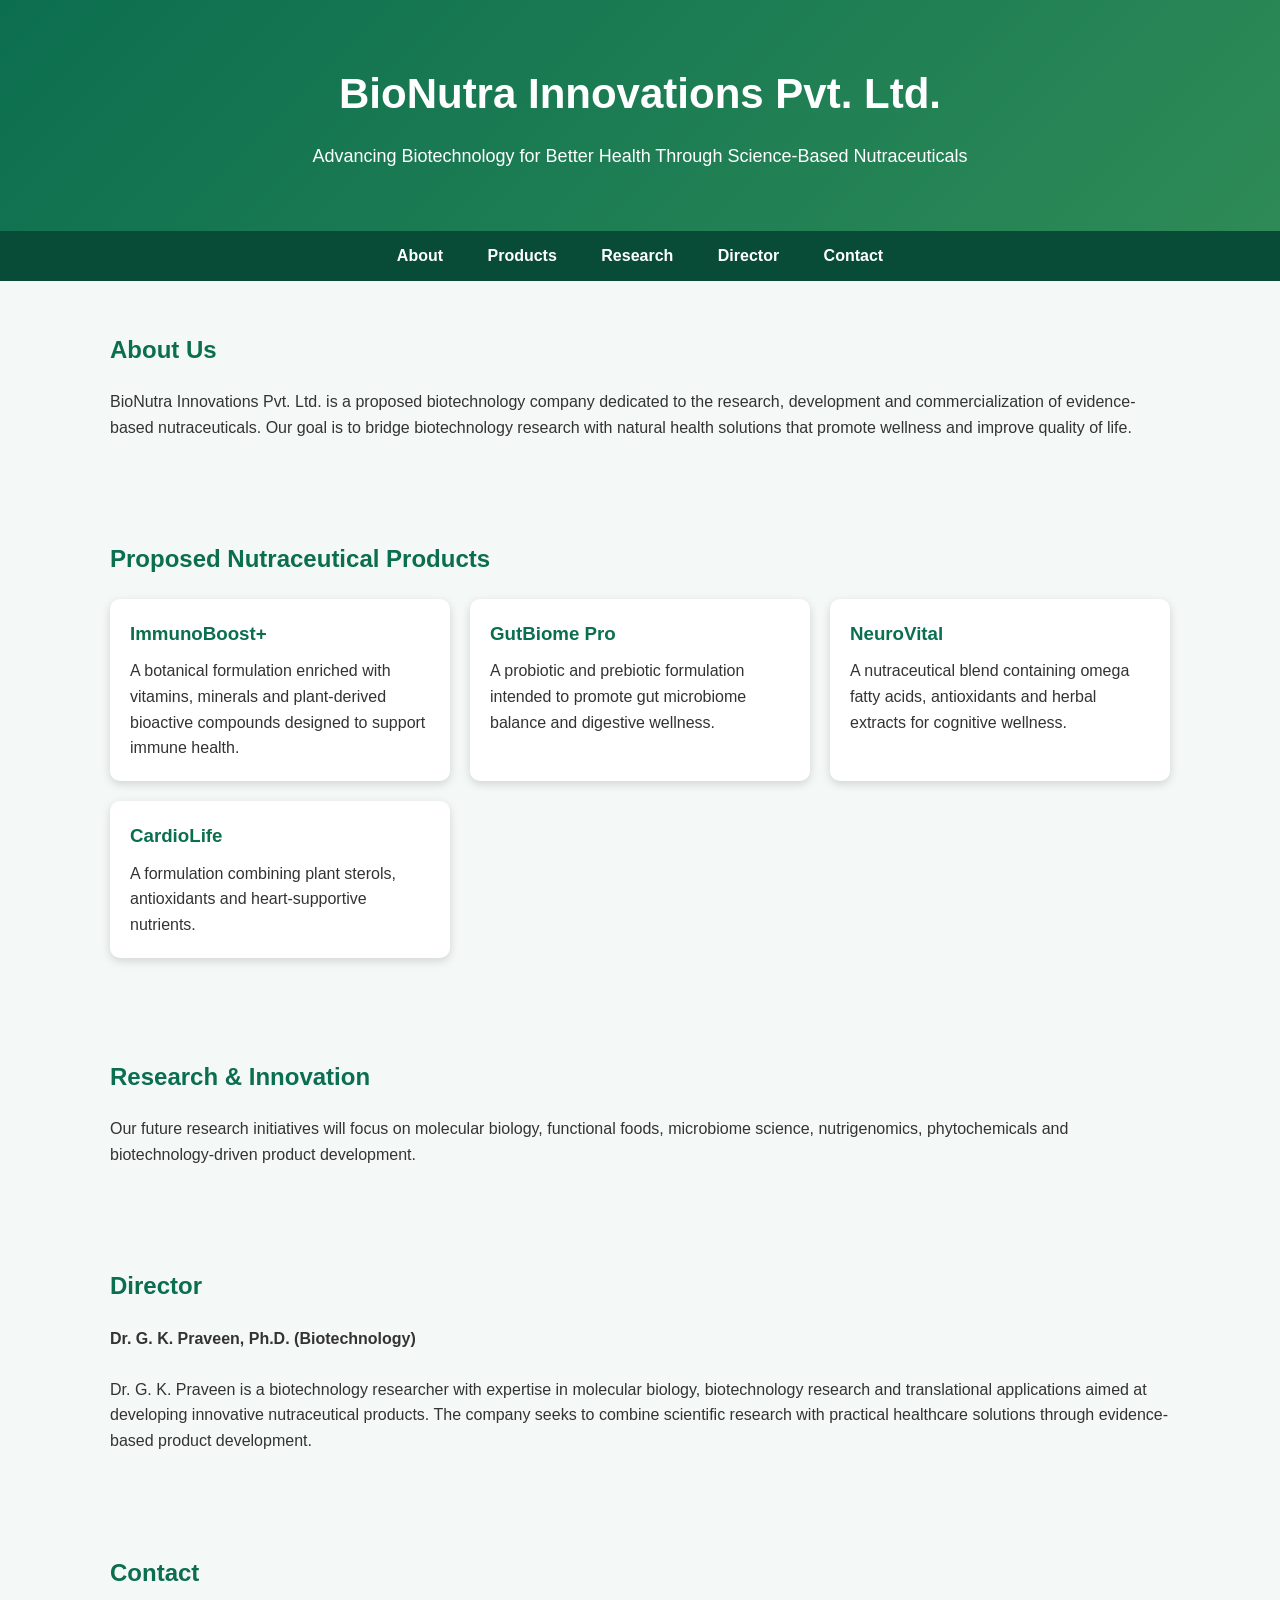
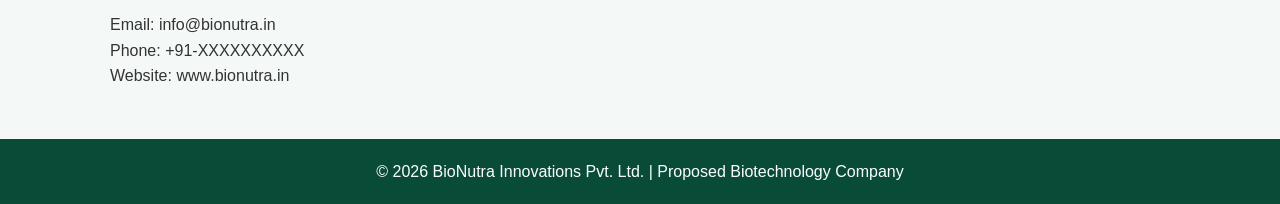
==== index.html @ 704e3a34 "Create index.html" ====
<!DOCTYPE html>
<html lang="en">
<head>
<meta charset="UTF-8">
<meta name="viewport" content="width=device-width, initial-scale=1.0">
<title>BioNutra Innovations Pvt. Ltd.</title>

<style>
*{
    margin:0;
    padding:0;
    box-sizing:border-box;
    font-family:Arial, Helvetica, sans-serif;
}

body{
    background:#f4f9f8;
    color:#333;
    line-height:1.6;
}

header{
    background:linear-gradient(135deg,#0b6e4f,#2e8b57);
    color:white;
    padding:60px 20px;
    text-align:center;
}

header h1{
    font-size:42px;
}

header p{
    margin-top:15px;
    font-size:18px;
}

nav{
    background:#084c38;
    text-align:center;
    padding:12px;
}

nav a{
    color:white;
    text-decoration:none;
    margin:0 20px;
    font-weight:bold;
}

section{
    max-width:1100px;
    margin:auto;
    padding:50px 20px;
}

h2{
    color:#0b6e4f;
    margin-bottom:20px;
}

.card-container{
    display:grid;
    grid-template-columns:repeat(auto-fit,minmax(260px,1fr));
    gap:20px;
}

.card{
    background:white;
    padding:20px;
    border-radius:10px;
    box-shadow:0 3px 10px rgba(0,0,0,.15);
}

.card h3{
    color:#0b6e4f;
    margin-bottom:10px;
}

footer{
    background:#084c38;
    color:white;
    text-align:center;
    padding:20px;
}
</style>

</head>

<body>

<header>

<h1>BioNutra Innovations Pvt. Ltd.</h1>

<p>Advancing Biotechnology for Better Health Through Science-Based Nutraceuticals</p>

</header>

<nav>

<a href="#about">About</a>
<a href="#products">Products</a>
<a href="#research">Research</a>
<a href="#director">Director</a>
<a href="#contact">Contact</a>

</nav>

<section id="about">

<h2>About Us</h2>

<p>
BioNutra Innovations Pvt. Ltd. is a proposed biotechnology company dedicated
to the research, development and commercialization of evidence-based
nutraceuticals. Our goal is to bridge biotechnology research with
natural health solutions that promote wellness and improve quality of life.
</p>

</section>

<section id="products">

<h2>Proposed Nutraceutical Products</h2>

<div class="card-container">

<div class="card">
<h3>ImmunoBoost+</h3>
<p>
A botanical formulation enriched with vitamins, minerals and
plant-derived bioactive compounds designed to support immune health.
</p>
</div>

<div class="card">
<h3>GutBiome Pro</h3>
<p>
A probiotic and prebiotic formulation intended to promote gut
microbiome balance and digestive wellness.
</p>
</div>

<div class="card">
<h3>NeuroVital</h3>
<p>
A nutraceutical blend containing omega fatty acids,
antioxidants and herbal extracts for cognitive wellness.
</p>
</div>

<div class="card">
<h3>CardioLife</h3>
<p>
A formulation combining plant sterols, antioxidants and
heart-supportive nutrients.
</p>
</div>

</div>

</section>

<section id="research">

<h2>Research & Innovation</h2>

<p>
Our future research initiatives will focus on molecular biology,
functional foods, microbiome science, nutrigenomics,
phytochemicals and biotechnology-driven product development.
</p>

</section>

<section id="director">

<h2>Director</h2>

<p>
<b>Dr. G. K. Praveen, Ph.D. (Biotechnology)</b>
</p>

<br>

<p>
Dr. G. K. Praveen is a biotechnology researcher with expertise in
molecular biology, biotechnology research and translational
applications aimed at developing innovative nutraceutical products.
The company seeks to combine scientific research with practical
healthcare solutions through evidence-based product development.
</p>

</section>

<section id="contact">

<h2>Contact</h2>

<p>Email: info@bionutra.in</p>
<p>Phone: +91-XXXXXXXXXX</p>
<p>Website: www.bionutra.in</p>

</section>

<footer>

<p>
© 2026 BioNutra Innovations Pvt. Ltd. | Proposed Biotechnology Company
</p>

</footer>

</body>
</html>
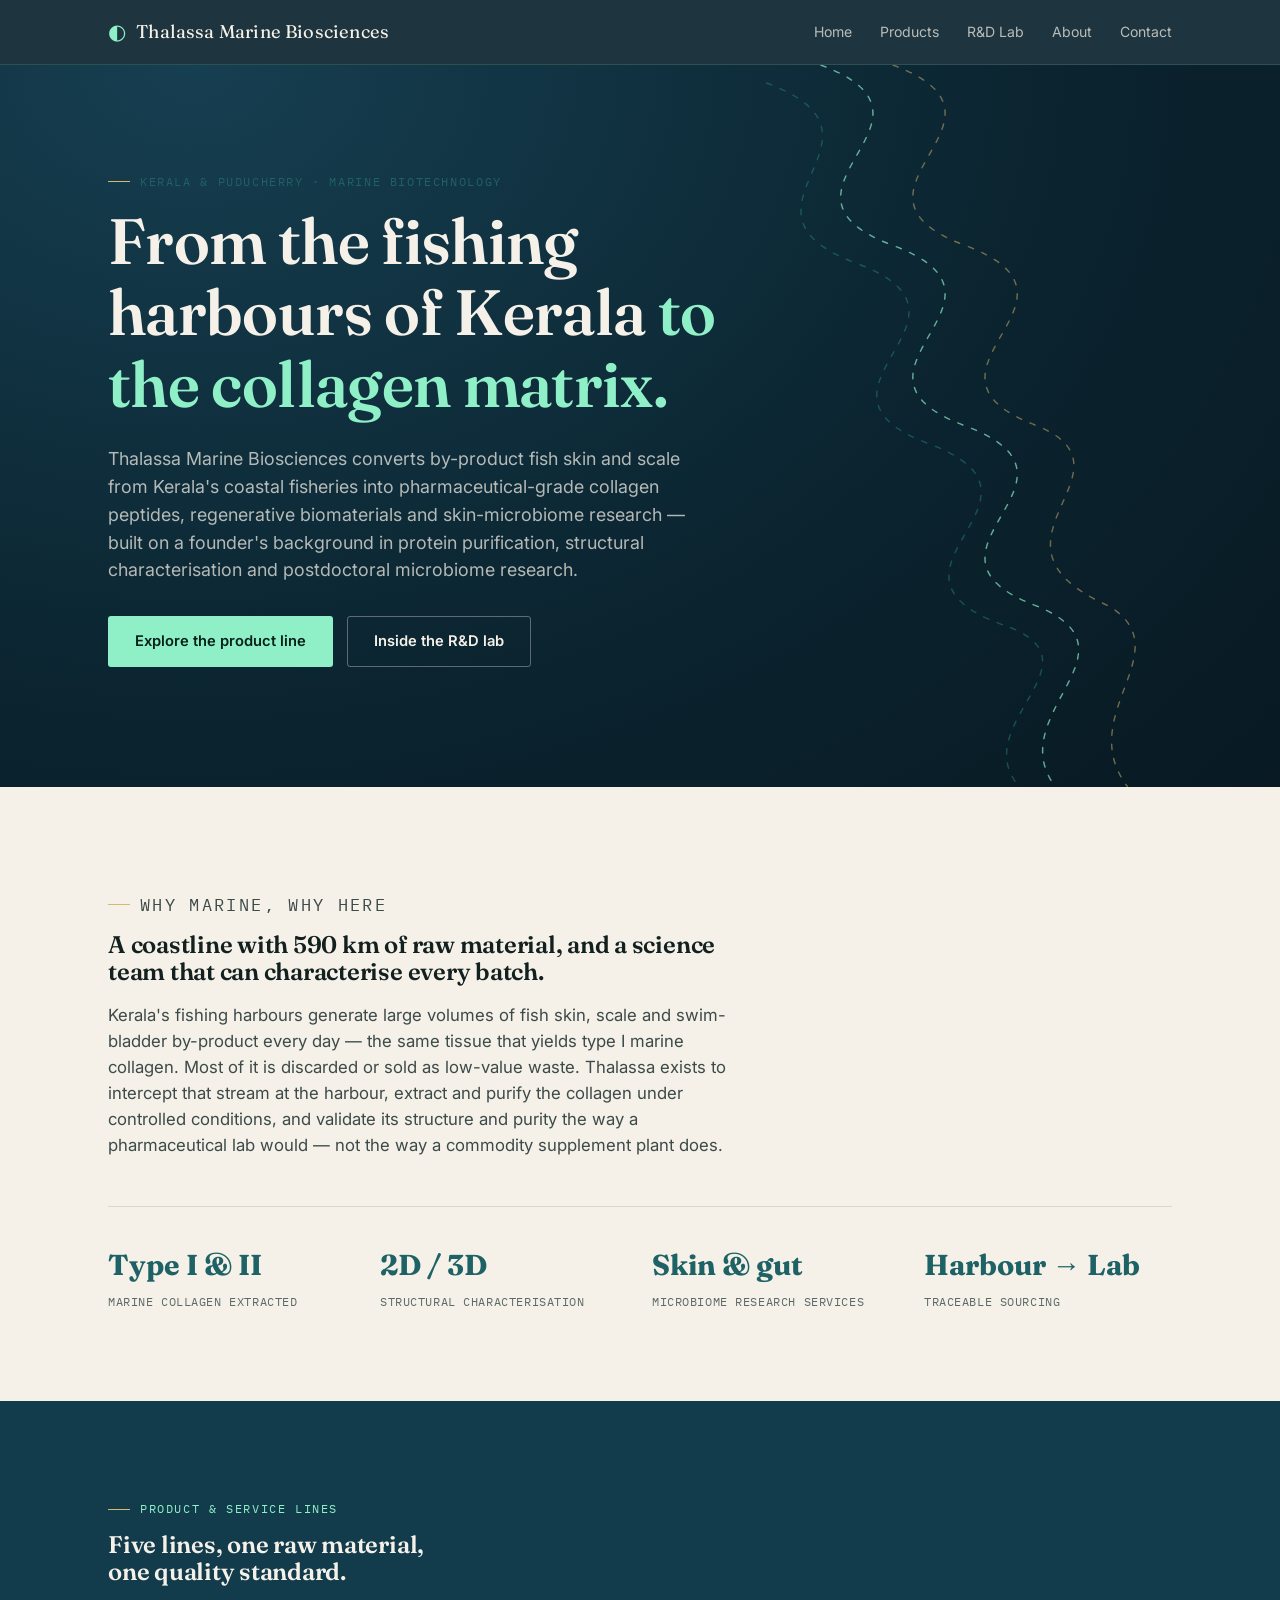
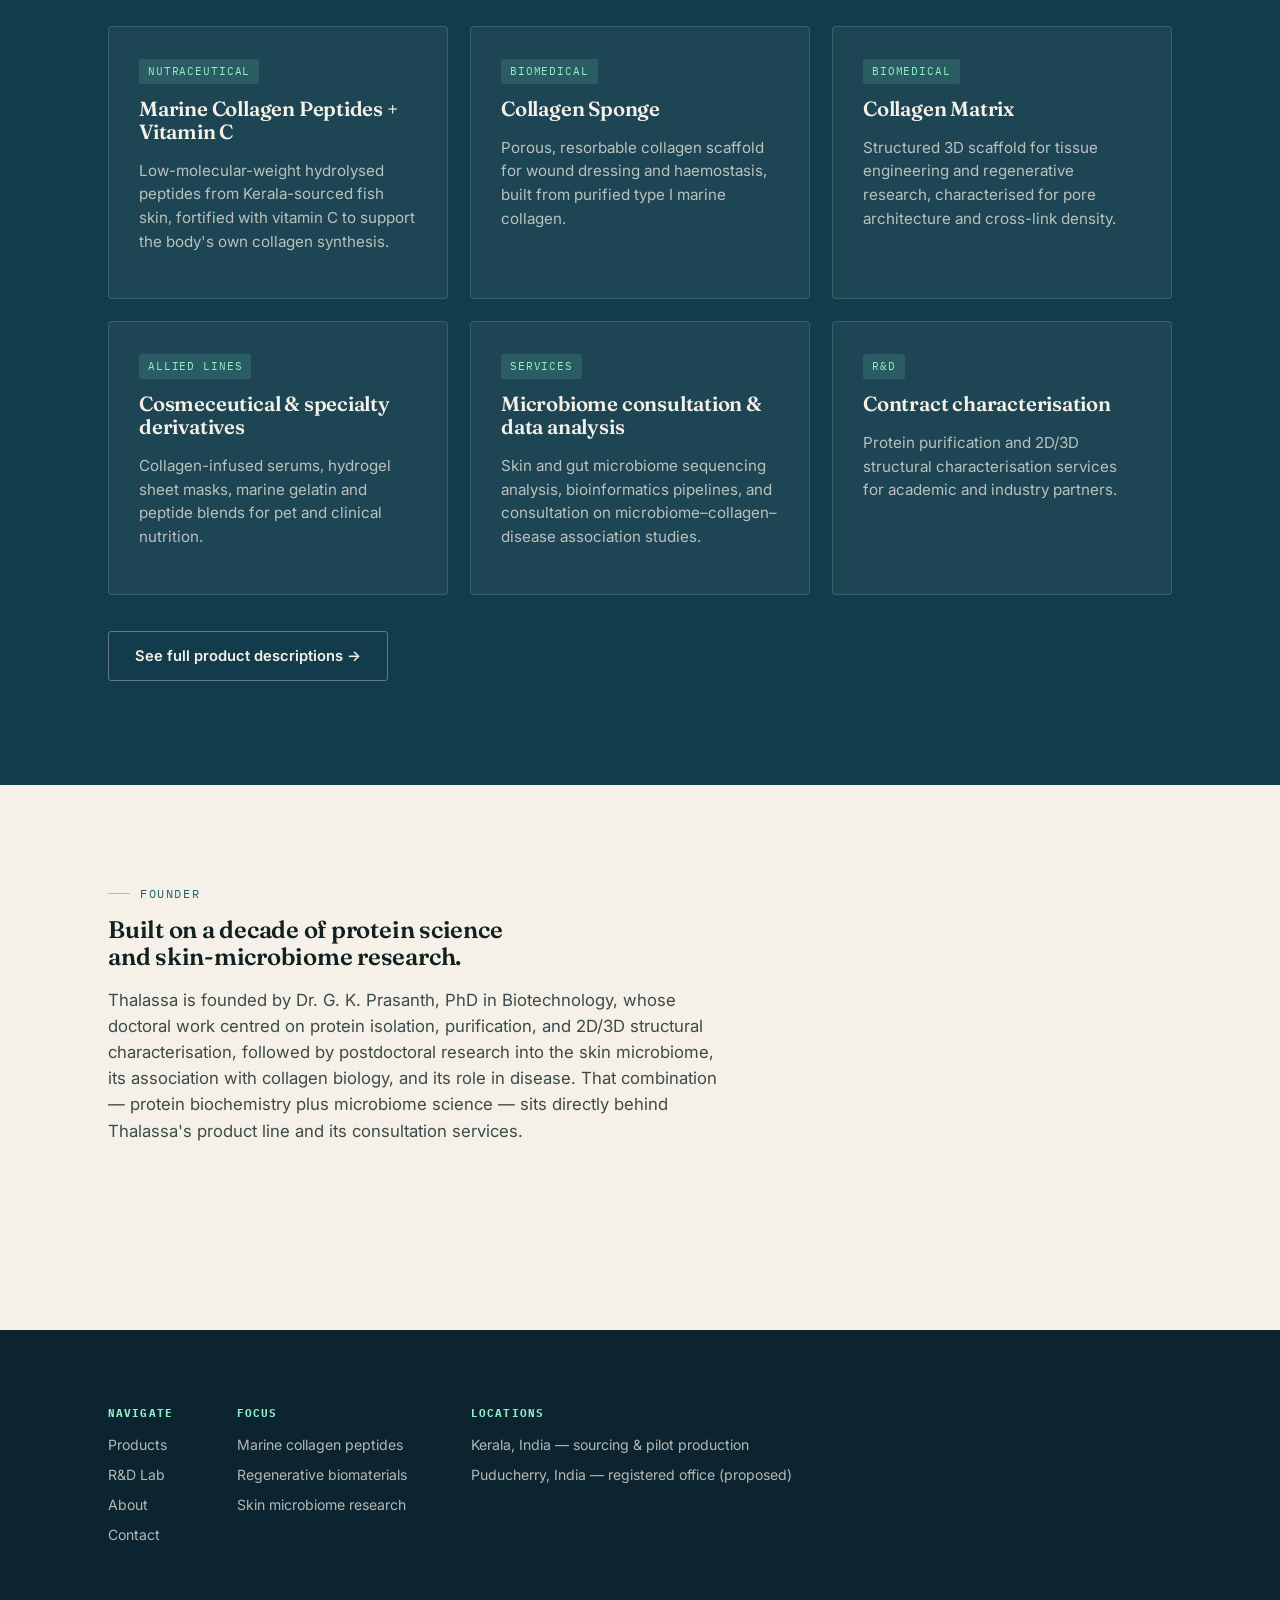
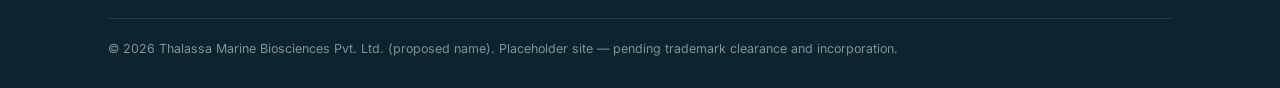
==== commit 976c24a6: "Add files via upload" ====
--- a/index.html
+++ b/index.html
@@ -3,213 +3,143 @@
 <head>
 <meta charset="UTF-8">
 <meta name="viewport" content="width=device-width, initial-scale=1.0">
-<title>BioNutra Innovations Pvt. Ltd.</title>
-
-<style>
-*{
-    margin:0;
-    padding:0;
-    box-sizing:border-box;
-    font-family:Arial, Helvetica, sans-serif;
-}
-
-body{
-    background:#f4f9f8;
-    color:#333;
-    line-height:1.6;
-}
-
-header{
-    background:linear-gradient(135deg,#0b6e4f,#2e8b57);
-    color:white;
-    padding:60px 20px;
-    text-align:center;
-}
-
-header h1{
-    font-size:42px;
-}
-
-header p{
-    margin-top:15px;
-    font-size:18px;
-}
-
-nav{
-    background:#084c38;
-    text-align:center;
-    padding:12px;
-}
-
-nav a{
-    color:white;
-    text-decoration:none;
-    margin:0 20px;
-    font-weight:bold;
-}
-
-section{
-    max-width:1100px;
-    margin:auto;
-    padding:50px 20px;
-}
-
-h2{
-    color:#0b6e4f;
-    margin-bottom:20px;
-}
-
-.card-container{
-    display:grid;
-    grid-template-columns:repeat(auto-fit,minmax(260px,1fr));
-    gap:20px;
-}
-
-.card{
-    background:white;
-    padding:20px;
-    border-radius:10px;
-    box-shadow:0 3px 10px rgba(0,0,0,.15);
-}
-
-.card h3{
-    color:#0b6e4f;
-    margin-bottom:10px;
-}
-
-footer{
-    background:#084c38;
-    color:white;
-    text-align:center;
-    padding:20px;
-}
-</style>
-
+<title>Thalassa Marine Biosciences — Marine Collagen from Kerala's Coast</title>
+<meta name="description" content="Thalassa Marine Biosciences develops marine collagen peptides, biomedical collagen matrices and skin-microbiome research services, sourced from Kerala's coastal fisheries.">
+<link rel="preconnect" href="https://fonts.googleapis.com">
+<link href="https://fonts.googleapis.com/css2?family=Fraunces:opsz,wght@9..144,500;9..144,600&family=Inter:wght@400;500;600&family=IBM+Plex+Mono:wght@400;500&display=swap" rel="stylesheet">
+<link rel="stylesheet" href="styles.css">
 </head>
-
 <body>
 
-<header>
-
-<h1>BioNutra Innovations Pvt. Ltd.</h1>
-
-<p>Advancing Biotechnology for Better Health Through Science-Based Nutraceuticals</p>
-
+<header class="site">
+  <nav class="wrap">
+    <a href="index.html" class="brand"><span class="mark">◐</span> Thalassa Marine Biosciences</a>
+    <ul>
+      <li><a href="index.html">Home</a></li>
+      <li><a href="products.html">Products</a></li>
+      <li><a href="research.html">R&amp;D Lab</a></li>
+      <li><a href="about.html">About</a></li>
+      <li><a href="contact.html">Contact</a></li>
+    </ul>
+  </nav>
 </header>
 
-<nav>
-
-<a href="#about">About</a>
-<a href="#products">Products</a>
-<a href="#research">Research</a>
-<a href="#director">Director</a>
-<a href="#contact">Contact</a>
-
-</nav>
-
-<section id="about">
-
-<h2>About Us</h2>
-
-<p>
-BioNutra Innovations Pvt. Ltd. is a proposed biotechnology company dedicated
-to the research, development and commercialization of evidence-based
-nutraceuticals. Our goal is to bridge biotechnology research with
-natural health solutions that promote wellness and improve quality of life.
-</p>
-
+<section class="hero">
+  <div class="helix-wrap" aria-hidden="true">
+    <svg viewBox="0 0 400 800" xmlns="http://www.w3.org/2000/svg">
+      <path class="helix-strand strand-a" d="M60,0 C220,60 -20,140 140,200 C300,260 60,340 220,400 C380,460 140,540 300,600 C420,650 260,720 320,800"/>
+      <path class="helix-strand strand-b" d="M140,0 C300,60 60,140 220,200 C380,260 140,340 300,400 C420,450 220,530 380,600 C460,650 340,720 400,800"/>
+      <path class="helix-strand strand-c" d="M0,20 C160,80 -60,160 100,220 C260,280 20,360 180,420 C340,480 100,560 260,620 C380,660 220,730 280,800" />
+    </svg>
+  </div>
+  <div class="wrap">
+    <p class="eyebrow">Kerala &amp; Puducherry · Marine Biotechnology</p>
+    <h1>From the fishing harbours of Kerala <em>to the collagen matrix.</em></h1>
+    <p class="lede">Thalassa Marine Biosciences converts by-product fish skin and scale from Kerala's coastal fisheries into pharmaceutical-grade collagen peptides, regenerative biomaterials and skin-microbiome research — built on a founder's background in protein purification, structural characterisation and postdoctoral microbiome research.</p>
+    <div class="cta-row">
+      <a href="products.html" class="btn primary">Explore the product line</a>
+      <a href="research.html" class="btn ghost">Inside the R&amp;D lab</a>
+    </div>
+  </div>
 </section>
 
-<section id="products">
-
-<h2>Proposed Nutraceutical Products</h2>
-
-<div class="card-container">
-
-<div class="card">
-<h3>ImmunoBoost+</h3>
-<p>
-A botanical formulation enriched with vitamins, minerals and
-plant-derived bioactive compounds designed to support immune health.
-</p>
-</div>
-
-<div class="card">
-<h3>GutBiome Pro</h3>
-<p>
-A probiotic and prebiotic formulation intended to promote gut
-microbiome balance and digestive wellness.
-</p>
-</div>
-
-<div class="card">
-<h3>NeuroVital</h3>
-<p>
-A nutraceutical blend containing omega fatty acids,
-antioxidants and herbal extracts for cognitive wellness.
-</p>
-</div>
-
-<div class="card">
-<h3>CardioLife</h3>
-<p>
-A formulation combining plant sterols, antioxidants and
-heart-supportive nutrients.
-</p>
-</div>
-
-</div>
-
+<section>
+  <div class="wrap">
+    <div class="lead-col">
+      <p class="eyebrow">Why marine, why here</p>
+      <h2>A coastline with 590&nbsp;km of raw material, and a science team that can characterise every batch.</h2>
+      <p>Kerala's fishing harbours generate large volumes of fish skin, scale and swim-bladder by-product every day — the same tissue that yields type I marine collagen. Most of it is discarded or sold as low-value waste. Thalassa exists to intercept that stream at the harbour, extract and purify the collagen under controlled conditions, and validate its structure and purity the way a pharmaceutical lab would — not the way a commodity supplement plant does.</p>
+    </div>
+    <div class="stat-strip">
+      <div class="stat"><b>Type I &amp; II</b><span>Marine collagen extracted</span></div>
+      <div class="stat"><b>2D / 3D</b><span>Structural characterisation</span></div>
+      <div class="stat"><b>Skin &amp; gut</b><span>Microbiome research services</span></div>
+      <div class="stat"><b>Harbour&nbsp;→&nbsp;Lab</b><span>Traceable sourcing</span></div>
+    </div>
+  </div>
 </section>
 
-<section id="research">
-
-<h2>Research & Innovation</h2>
-
-<p>
-Our future research initiatives will focus on molecular biology,
-functional foods, microbiome science, nutrigenomics,
-phytochemicals and biotechnology-driven product development.
-</p>
-
+<section class="section-dark">
+  <div class="wrap">
+    <p class="eyebrow">Product &amp; service lines</p>
+    <h2 style="max-width:22ch;">Five lines, one raw material, one quality standard.</h2>
+    <div class="grid cols-3" style="margin-top:40px;">
+      <div class="card on-dark">
+        <span class="tag">Nutraceutical</span>
+        <h3>Marine Collagen Peptides + Vitamin C</h3>
+        <p>Low-molecular-weight hydrolysed peptides from Kerala-sourced fish skin, fortified with vitamin C to support the body's own collagen synthesis.</p>
+      </div>
+      <div class="card on-dark">
+        <span class="tag">Biomedical</span>
+        <h3>Collagen Sponge</h3>
+        <p>Porous, resorbable collagen scaffold for wound dressing and haemostasis, built from purified type I marine collagen.</p>
+      </div>
+      <div class="card on-dark">
+        <span class="tag">Biomedical</span>
+        <h3>Collagen Matrix</h3>
+        <p>Structured 3D scaffold for tissue engineering and regenerative research, characterised for pore architecture and cross-link density.</p>
+      </div>
+      <div class="card on-dark">
+        <span class="tag">Allied lines</span>
+        <h3>Cosmeceutical &amp; specialty derivatives</h3>
+        <p>Collagen-infused serums, hydrogel sheet masks, marine gelatin and peptide blends for pet and clinical nutrition.</p>
+      </div>
+      <div class="card on-dark">
+        <span class="tag">Services</span>
+        <h3>Microbiome consultation &amp; data analysis</h3>
+        <p>Skin and gut microbiome sequencing analysis, bioinformatics pipelines, and consultation on microbiome–collagen–disease association studies.</p>
+      </div>
+      <div class="card on-dark">
+        <span class="tag">R&amp;D</span>
+        <h3>Contract characterisation</h3>
+        <p>Protein purification and 2D/3D structural characterisation services for academic and industry partners.</p>
+      </div>
+    </div>
+    <p style="margin-top:36px;"><a href="products.html" class="btn ghost">See full product descriptions →</a></p>
+  </div>
 </section>
 
-<section id="director">
-
-<h2>Director</h2>
-
-<p>
-<b>Dr. G. K. Praveen, Ph.D. (Biotechnology)</b>
-</p>
-
-<br>
-
-<p>
-Dr. G. K. Praveen is a biotechnology researcher with expertise in
-molecular biology, biotechnology research and translational
-applications aimed at developing innovative nutraceutical products.
-The company seeks to combine scientific research with practical
-healthcare solutions through evidence-based product development.
-</p>
-
+<section>
+  <div class="wrap">
+    <p class="eyebrow">Founder</p>
+    <h2 style="max-width:26ch;">Built on a decade of protein science and skin-microbiome research.</h2>
+    <div class="lead-col">
+      <p>Thalassa is founded by Dr. G. K. Prasanth, PhD in Biotechnology, whose doctoral work centred on protein isolation, purification, and 2D/3D structural characterisation, followed by postdoctoral research into the skin microbiome, its association with collagen biology, and its role in disease. That combination — protein biochemistry plus microbiome science — sits directly behind Thalassa's product line and its consultation services.</p>
+    </div>
+    <a href="about.html" class="btn ghost">Read the full story</a>
+  </div>
 </section>
 
-<section id="contact">
-
-<h2>Contact</h2>
-
-<p>Email: info@bionutra.in</p>
-<p>Phone: +91-XXXXXXXXXX</p>
-<p>Website: www.bionutra.in</p>
-
-</section>
-
-<footer>
-
-<p>
-© 2026 BioNutra Innovations Pvt. Ltd. | Proposed Biotechnology Company
-</p>
-
+<footer class="site">
+  <div class="wrap">
+    <div class="cols">
+      <div>
+        <h5>Navigate</h5>
+        <ul>
+          <li><a href="products.html">Products</a></li>
+          <li><a href="research.html">R&amp;D Lab</a></li>
+          <li><a href="about.html">About</a></li>
+          <li><a href="contact.html">Contact</a></li>
+        </ul>
+      </div>
+      <div>
+        <h5>Focus</h5>
+        <ul>
+          <li>Marine collagen peptides</li>
+          <li>Regenerative biomaterials</li>
+          <li>Skin microbiome research</li>
+        </ul>
+      </div>
+      <div>
+        <h5>Locations</h5>
+        <ul>
+          <li>Kerala, India — sourcing &amp; pilot production</li>
+          <li>Puducherry, India — registered office (proposed)</li>
+        </ul>
+      </div>
+    </div>
+    <div class="fine">© 2026 Thalassa Marine Biosciences Pvt. Ltd. (proposed name). Placeholder site — pending trademark clearance and incorporation.</div>
+  </div>
 </footer>
 
 </body>
--- a/styles.css
+++ b/styles.css
@@ -0,0 +1,247 @@
+/* =========================================================
+   THALASSA MARINE BIOSCIENCES — design tokens
+   Palette: deep ocean ink, marine teal, bioluminescent glow,
+   Kerala coir/sand gold, warm parchment paper.
+   ========================================================= */
+
+:root{
+  --ink:        #0B2430;   /* deep ocean background */
+  --depth:      #123B4C;   /* secondary dark panel */
+  --teal:       #2C8C90;   /* primary marine accent */
+  --teal-dim:   #1E6266;
+  --glow:       #8FF0C8;   /* bioluminescent signature accent */
+  --sand:       #D7B872;   /* Kerala coir / sand gold, used sparingly */
+  --paper:      #F5F1E8;   /* warm parchment, light sections */
+  --paper-dim:  #EAE4D4;
+  --ink-text:   #12201F;
+  --mist:       rgba(245,241,232,0.72);
+
+  --serif: "Fraunces", "Iowan Old Style", Georgia, serif;
+  --sans:  "Inter", "Segoe UI", Helvetica, Arial, sans-serif;
+  --mono:  "IBM Plex Mono", "SFMono-Regular", Consolas, monospace;
+
+  --max: 1120px;
+}
+
+*{ box-sizing: border-box; }
+html{ scroll-behavior: smooth; }
+body{
+  margin:0;
+  background: var(--paper);
+  color: var(--ink-text);
+  font-family: var(--sans);
+  line-height: 1.55;
+  -webkit-font-smoothing: antialiased;
+}
+
+img{ max-width:100%; display:block; }
+a{ color: inherit; text-decoration: none; }
+
+.wrap{ max-width: var(--max); margin: 0 auto; padding: 0 28px; }
+
+h1,h2,h3,h4{
+  font-family: var(--serif);
+  font-weight: 600;
+  line-height: 1.12;
+  letter-spacing: -0.01em;
+  margin: 0 0 0.4em;
+}
+
+.eyebrow{
+  font-family: var(--mono);
+  font-size: 0.72rem;
+  letter-spacing: 0.14em;
+  text-transform: uppercase;
+  color: var(--teal-dim);
+  display:flex; align-items:center; gap:10px;
+  margin-bottom: 14px;
+}
+.eyebrow::before{
+  content:"";
+  width: 22px; height: 1px;
+  background: var(--sand);
+}
+
+/* ---------- Nav ---------- */
+header.site{
+  position: sticky; top:0; z-index: 50;
+  background: rgba(11,36,48,0.92);
+  backdrop-filter: blur(6px);
+  border-bottom: 1px solid rgba(143,240,200,0.15);
+}
+nav.wrap{
+  display:flex; align-items:center; justify-content:space-between;
+  padding: 16px 28px;
+}
+.brand{
+  display:flex; align-items:center; gap:10px;
+  font-family: var(--serif); font-size: 1.15rem; color: var(--paper);
+  letter-spacing: 0.01em;
+}
+.brand .mark{ color: var(--glow); font-size:1.3rem; }
+nav.wrap ul{
+  list-style:none; display:flex; gap: 28px; margin:0; padding:0;
+  font-size: 0.88rem; color: var(--mist);
+}
+nav.wrap ul a:hover{ color: var(--glow); }
+.nav-toggle{ display:none; }
+
+/* ---------- Hero ---------- */
+.hero{
+  position: relative;
+  background: radial-gradient(120% 160% at 15% 0%, #163F51 0%, var(--ink) 55%, #081821 100%);
+  color: var(--paper);
+  overflow: hidden;
+  padding: 96px 0 120px;
+}
+.hero .wrap{ position:relative; z-index:2; }
+.hero h1{
+  font-size: clamp(2.4rem, 5vw, 4rem);
+  max-width: 15ch;
+  color: var(--paper);
+}
+.hero h1 em{ font-style:normal; color: var(--glow); }
+.hero p.lede{
+  max-width: 56ch;
+  font-size: 1.12rem;
+  color: var(--mist);
+  margin-bottom: 32px;
+}
+.cta-row{ display:flex; gap:14px; flex-wrap:wrap; }
+.btn{
+  display:inline-block;
+  padding: 13px 26px;
+  border-radius: 3px;
+  font-size: 0.92rem;
+  font-weight: 600;
+  border: 1px solid transparent;
+  transition: transform .15s ease, background .15s ease;
+}
+.btn.primary{ background: var(--glow); color: #06201A; }
+.btn.primary:hover{ transform: translateY(-1px); background:#a8f6d6; }
+.btn.ghost{ border-color: rgba(245,241,232,0.35); color: var(--paper); }
+.btn.ghost:hover{ border-color: var(--glow); color: var(--glow); }
+
+/* helix signature line */
+.helix-wrap{
+  position:absolute; inset:0; z-index:1; opacity:0.9;
+  pointer-events:none;
+}
+.helix-wrap svg{ position:absolute; right:-4%; top:0; height:100%; width:60%; min-width:520px; }
+.helix-strand{
+  fill:none; stroke-width:1.6; stroke-linecap:round;
+}
+.strand-a{ stroke: var(--glow); opacity:0.75; }
+.strand-b{ stroke: var(--sand); opacity:0.55; }
+.strand-c{ stroke: var(--teal); opacity:0.5; }
+.rung{ stroke: rgba(245,241,232,0.25); stroke-width:1; }
+
+@media (prefers-reduced-motion: no-preference){
+  .strand-a, .strand-b, .strand-c{
+    stroke-dasharray: 6 10;
+    animation: drift 14s linear infinite;
+  }
+  .strand-b{ animation-duration: 18s; animation-direction: reverse; }
+  .strand-c{ animation-duration: 22s; }
+}
+@keyframes drift{ to{ stroke-dashoffset: -320; } }
+
+/* ---------- Sections ---------- */
+section{ padding: 88px 0; }
+.section-dark{ background: var(--depth); color: var(--paper); }
+.section-dark .eyebrow{ color: var(--glow); }
+.section-dark h2{ color: var(--paper); }
+
+.lead-col{ max-width: 62ch; margin-bottom: 48px; }
+.lead-col p{ font-size: 1.05rem; color: #3c4a49; }
+.section-dark .lead-col p{ color: var(--mist); }
+
+/* stat strip */
+.stat-strip{
+  display:grid; grid-template-columns: repeat(4,1fr); gap:24px;
+  border-top: 1px solid rgba(11,36,48,0.12);
+  padding-top: 36px; margin-top: 20px;
+}
+.stat-strip .stat b{
+  font-family: var(--serif); font-size:1.8rem; display:block; color: var(--teal-dim);
+}
+.stat-strip .stat span{ font-family: var(--mono); font-size:0.72rem; letter-spacing:.05em; color:#5b6a68; text-transform:uppercase; }
+
+/* card grid */
+.grid{ display:grid; gap: 22px; }
+.grid.cols-3{ grid-template-columns: repeat(3, 1fr); }
+.grid.cols-2{ grid-template-columns: repeat(2, 1fr); }
+
+.card{
+  background: var(--paper);
+  border: 1px solid rgba(11,36,48,0.1);
+  border-radius: 4px;
+  padding: 30px;
+  position:relative;
+}
+.card .tag{
+  font-family: var(--mono); font-size:0.68rem; letter-spacing:.08em;
+  text-transform:uppercase; color: var(--teal-dim);
+  background: rgba(44,140,144,0.09);
+  display:inline-block; padding:4px 9px; border-radius:2px; margin-bottom:14px;
+}
+.card h3{ font-size:1.28rem; margin-bottom:10px; }
+.card p{ color:#3c4a49; font-size:0.95rem; }
+.card ul{ margin:14px 0 0; padding-left:18px; font-size:0.9rem; color:#3c4a49; }
+.card ul li{ margin-bottom:6px; }
+
+.card.on-dark{ background: rgba(245,241,232,0.05); border-color: rgba(143,240,200,0.18); }
+.card.on-dark .tag{ background: rgba(143,240,200,0.12); color: var(--glow); }
+.card.on-dark h3{ color: var(--paper); }
+.card.on-dark p, .card.on-dark ul{ color: var(--mist); }
+
+/* process / lab list */
+.lab-row{
+  display:grid; grid-template-columns: 120px 1fr; gap: 26px;
+  padding: 26px 0; border-top: 1px solid rgba(245,241,232,0.14);
+}
+.lab-row:last-child{ border-bottom: 1px solid rgba(245,241,232,0.14); }
+.lab-row .code{ font-family: var(--mono); color: var(--sand); font-size:0.85rem; }
+.lab-row h4{ color: var(--paper); font-size:1.12rem; margin-bottom:6px; }
+.lab-row p{ color: var(--mist); font-size:0.94rem; margin:0; }
+.lab-row .equip{ font-family: var(--mono); font-size:0.78rem; color: var(--glow); margin-top:8px; opacity:0.9; }
+
+/* footer */
+footer.site{
+  background: var(--ink); color: var(--mist);
+  padding: 56px 0 30px; font-size: 0.88rem;
+}
+footer.site .wrap{ display:flex; justify-content:space-between; flex-wrap:wrap; gap:24px; }
+footer .cols{ display:flex; gap:64px; flex-wrap:wrap; }
+footer h5{ font-family: var(--mono); font-size:0.7rem; letter-spacing:.1em; text-transform:uppercase; color: var(--glow); margin-bottom:12px; }
+footer ul{ list-style:none; margin:0; padding:0; }
+footer li{ margin-bottom:8px; }
+footer li a:hover{ color: var(--glow); }
+.fine{ margin-top:40px; padding-top:20px; border-top:1px solid rgba(245,241,232,0.12); font-size:0.78rem; color:#7f938f; width:100%; }
+
+/* page hero (inner pages) */
+.page-hero{
+  background: var(--ink); color: var(--paper);
+  padding: 64px 0 56px;
+}
+.page-hero h1{ color: var(--paper); font-size: clamp(2rem, 4vw, 2.8rem); }
+.page-hero p{ color: var(--mist); max-width:60ch; }
+
+.divider{ height:1px; background: rgba(11,36,48,0.1); margin: 0 auto; max-width: var(--max); }
+
+/* simple form */
+form.contact{ display:grid; gap:16px; max-width: 560px; }
+form.contact label{ font-family: var(--mono); font-size:0.75rem; text-transform:uppercase; letter-spacing:.06em; color:var(--teal-dim); }
+form.contact input, form.contact textarea, form.contact select{
+  padding: 12px 14px; border:1px solid rgba(11,36,48,0.2); border-radius:3px;
+  font-family: var(--sans); font-size:0.95rem; background: #fff;
+}
+form.contact textarea{ min-height:120px; resize:vertical; }
+
+@media (max-width: 880px){
+  nav.wrap ul{ display:none; }
+  .grid.cols-3, .grid.cols-2{ grid-template-columns: 1fr; }
+  .stat-strip{ grid-template-columns: repeat(2,1fr); }
+  .lab-row{ grid-template-columns: 1fr; gap:8px; }
+  footer .cols{ gap:36px; }
+}
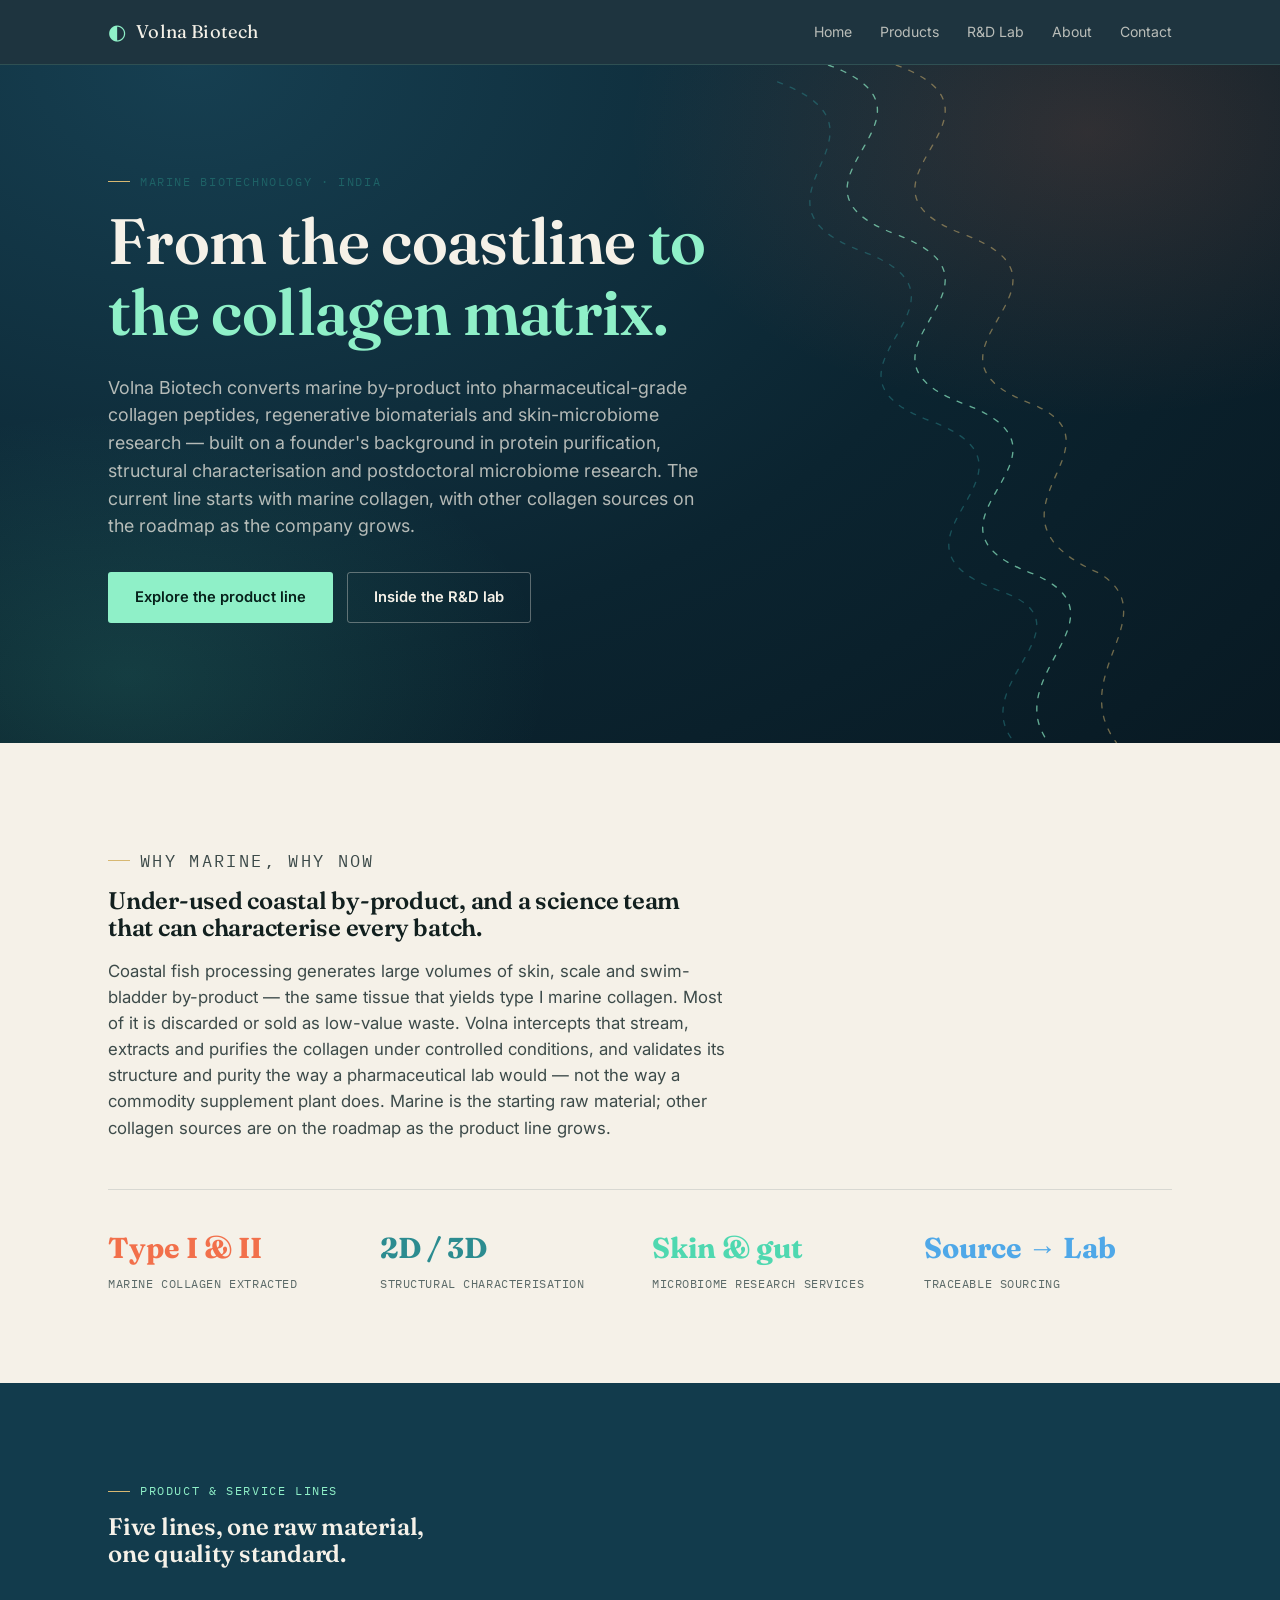
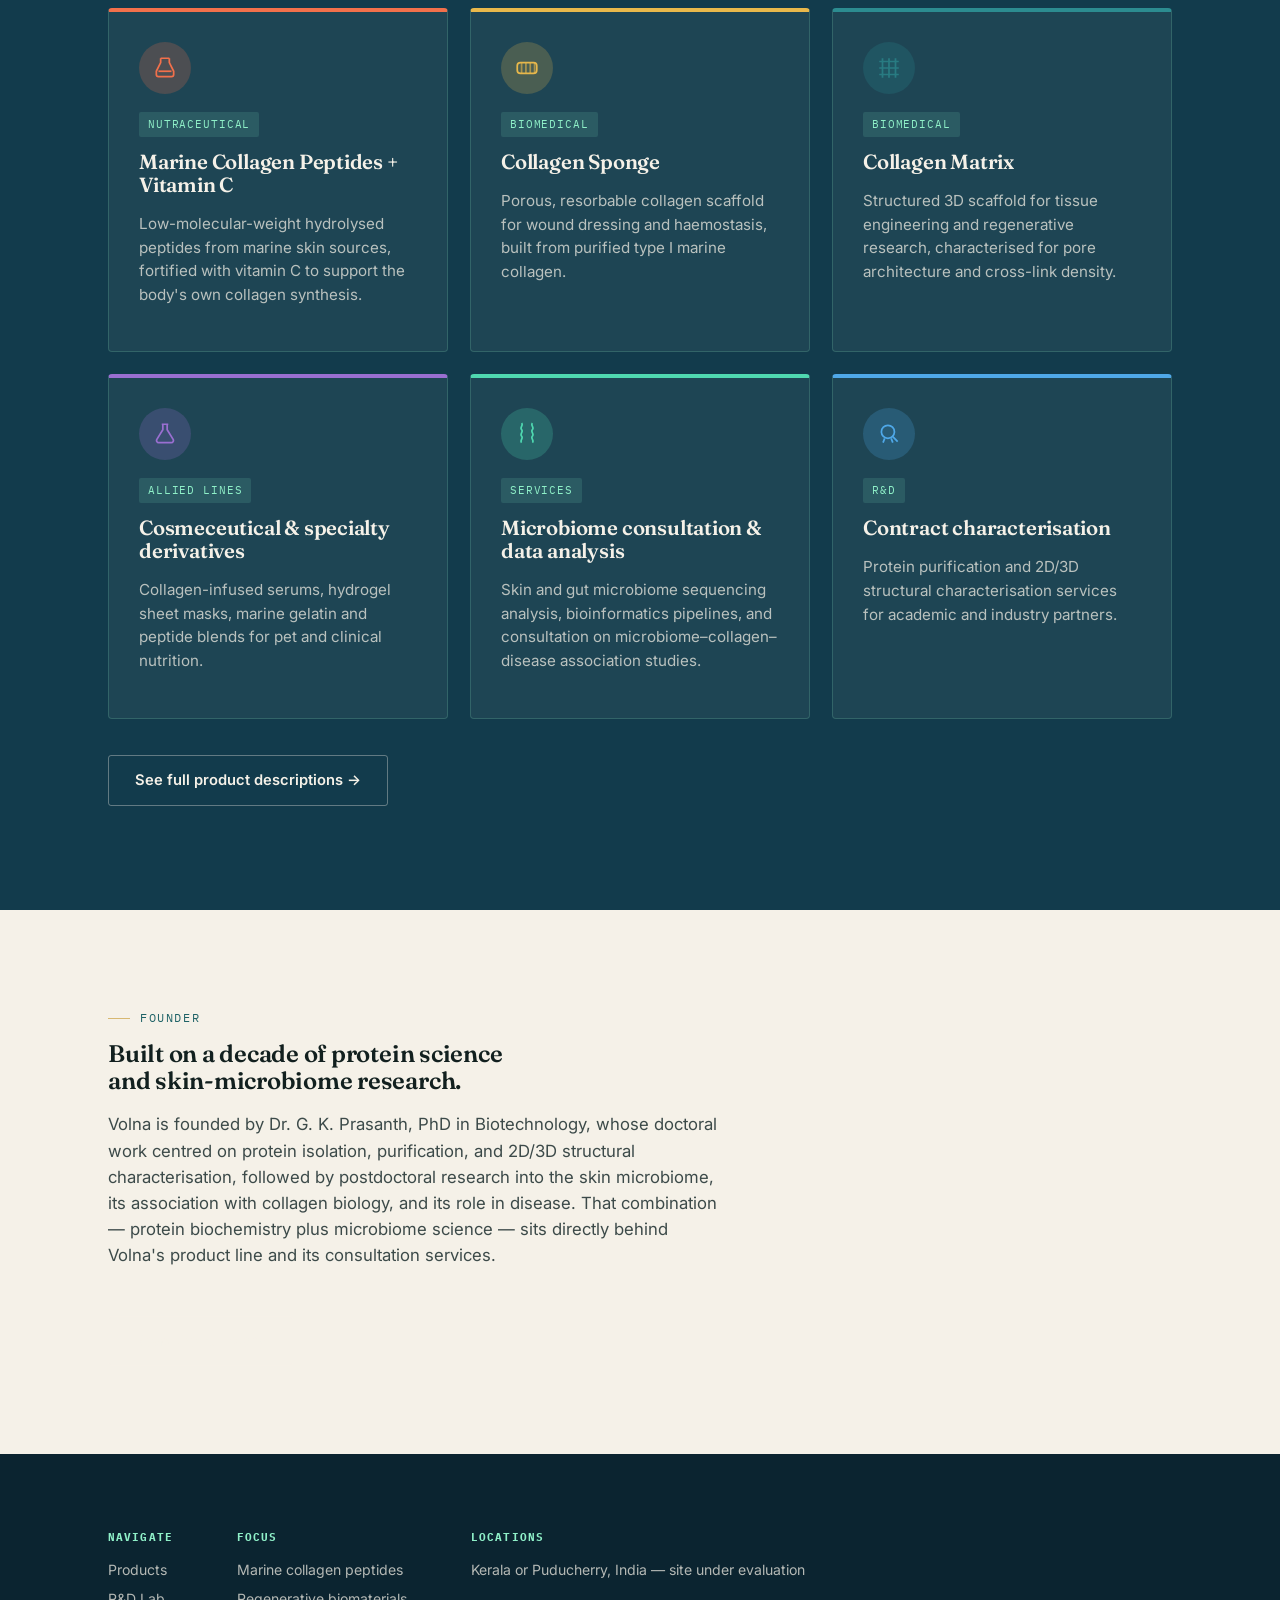
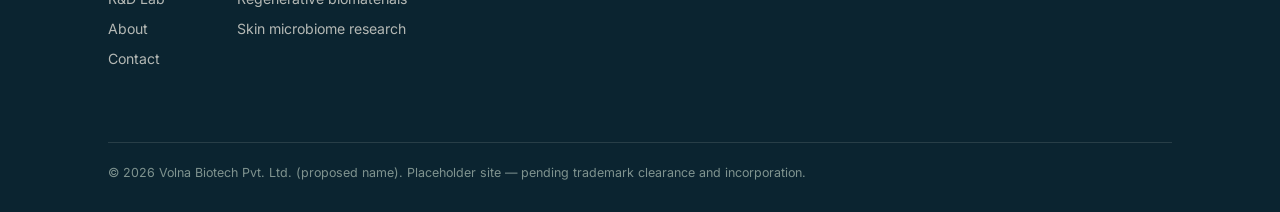
==== commit 33a8d596: "Add files via upload" ====
--- a/index.html
+++ b/index.html
@@ -3,8 +3,8 @@
 <head>
 <meta charset="UTF-8">
 <meta name="viewport" content="width=device-width, initial-scale=1.0">
-<title>Thalassa Marine Biosciences — Marine Collagen from Kerala's Coast</title>
-<meta name="description" content="Thalassa Marine Biosciences develops marine collagen peptides, biomedical collagen matrices and skin-microbiome research services, sourced from Kerala's coastal fisheries.">
+<title>Volna Biotech — Marine Collagen &amp; Microbiome Science</title>
+<meta name="description" content="Volna Biotech develops marine collagen peptides, biomedical collagen matrices and skin-microbiome research services, built on protein purification and microbiome science.">
 <link rel="preconnect" href="https://fonts.googleapis.com">
 <link href="https://fonts.googleapis.com/css2?family=Fraunces:opsz,wght@9..144,500;9..144,600&family=Inter:wght@400;500;600&family=IBM+Plex+Mono:wght@400;500&display=swap" rel="stylesheet">
 <link rel="stylesheet" href="styles.css">
@@ -13,7 +13,7 @@
 
 <header class="site">
   <nav class="wrap">
-    <a href="index.html" class="brand"><span class="mark">◐</span> Thalassa Marine Biosciences</a>
+    <a href="index.html" class="brand"><span class="mark">◐</span> Volna Biotech</a>
     <ul>
       <li><a href="index.html">Home</a></li>
       <li><a href="products.html">Products</a></li>
@@ -33,9 +33,9 @@
     </svg>
   </div>
   <div class="wrap">
-    <p class="eyebrow">Kerala &amp; Puducherry · Marine Biotechnology</p>
-    <h1>From the fishing harbours of Kerala <em>to the collagen matrix.</em></h1>
-    <p class="lede">Thalassa Marine Biosciences converts by-product fish skin and scale from Kerala's coastal fisheries into pharmaceutical-grade collagen peptides, regenerative biomaterials and skin-microbiome research — built on a founder's background in protein purification, structural characterisation and postdoctoral microbiome research.</p>
+    <p class="eyebrow">Marine Biotechnology · India</p>
+    <h1>From the coastline <em>to the collagen matrix.</em></h1>
+    <p class="lede">Volna Biotech converts marine by-product into pharmaceutical-grade collagen peptides, regenerative biomaterials and skin-microbiome research — built on a founder's background in protein purification, structural characterisation and postdoctoral microbiome research. The current line starts with marine collagen, with other collagen sources on the roadmap as the company grows.</p>
     <div class="cta-row">
       <a href="products.html" class="btn primary">Explore the product line</a>
       <a href="research.html" class="btn ghost">Inside the R&amp;D lab</a>
@@ -46,15 +46,15 @@
 <section>
   <div class="wrap">
     <div class="lead-col">
-      <p class="eyebrow">Why marine, why here</p>
-      <h2>A coastline with 590&nbsp;km of raw material, and a science team that can characterise every batch.</h2>
-      <p>Kerala's fishing harbours generate large volumes of fish skin, scale and swim-bladder by-product every day — the same tissue that yields type I marine collagen. Most of it is discarded or sold as low-value waste. Thalassa exists to intercept that stream at the harbour, extract and purify the collagen under controlled conditions, and validate its structure and purity the way a pharmaceutical lab would — not the way a commodity supplement plant does.</p>
+      <p class="eyebrow">Why marine, why now</p>
+      <h2>Under-used coastal by-product, and a science team that can characterise every batch.</h2>
+      <p>Coastal fish processing generates large volumes of skin, scale and swim-bladder by-product — the same tissue that yields type I marine collagen. Most of it is discarded or sold as low-value waste. Volna intercepts that stream, extracts and purifies the collagen under controlled conditions, and validates its structure and purity the way a pharmaceutical lab would — not the way a commodity supplement plant does. Marine is the starting raw material; other collagen sources are on the roadmap as the product line grows.</p>
     </div>
     <div class="stat-strip">
-      <div class="stat"><b>Type I &amp; II</b><span>Marine collagen extracted</span></div>
-      <div class="stat"><b>2D / 3D</b><span>Structural characterisation</span></div>
-      <div class="stat"><b>Skin &amp; gut</b><span>Microbiome research services</span></div>
-      <div class="stat"><b>Harbour&nbsp;→&nbsp;Lab</b><span>Traceable sourcing</span></div>
+      <div class="stat" style="--sc:var(--c1)"><b>Type I &amp; II</b><span>Marine collagen extracted</span></div>
+      <div class="stat" style="--sc:var(--c3)"><b>2D / 3D</b><span>Structural characterisation</span></div>
+      <div class="stat" style="--sc:var(--c5)"><b>Skin &amp; gut</b><span>Microbiome research services</span></div>
+      <div class="stat" style="--sc:var(--c6)"><b>Source&nbsp;→&nbsp;Lab</b><span>Traceable sourcing</span></div>
     </div>
   </div>
 </section>
@@ -64,32 +64,38 @@
     <p class="eyebrow">Product &amp; service lines</p>
     <h2 style="max-width:22ch;">Five lines, one raw material, one quality standard.</h2>
     <div class="grid cols-3" style="margin-top:40px;">
-      <div class="card on-dark">
+      <div class="card on-dark accent" style="--accent:var(--c1)">
+        <div class="icon-badge" style="color:var(--c1)"><svg viewBox="0 0 24 24" fill="none" stroke="currentColor" stroke-width="1.6"><path d="M8 3h8M8 3v4l-4 8v3a2 2 0 0 0 2 2h12a2 2 0 0 0 2-2v-3l-4-8V3"/><path d="M6 15h12"/></svg></div>
         <span class="tag">Nutraceutical</span>
         <h3>Marine Collagen Peptides + Vitamin C</h3>
-        <p>Low-molecular-weight hydrolysed peptides from Kerala-sourced fish skin, fortified with vitamin C to support the body's own collagen synthesis.</p>
+        <p>Low-molecular-weight hydrolysed peptides from marine skin sources, fortified with vitamin C to support the body's own collagen synthesis.</p>
       </div>
-      <div class="card on-dark">
+      <div class="card on-dark accent" style="--accent:var(--c2)">
+        <div class="icon-badge" style="color:var(--c2)"><svg viewBox="0 0 24 24" fill="none" stroke="currentColor" stroke-width="1.6"><rect x="3" y="7" width="18" height="10" rx="3"/><path d="M7 7v10M11 7v10M15 7v10M19 7v10" stroke-opacity=".6"/></svg></div>
         <span class="tag">Biomedical</span>
         <h3>Collagen Sponge</h3>
         <p>Porous, resorbable collagen scaffold for wound dressing and haemostasis, built from purified type I marine collagen.</p>
       </div>
-      <div class="card on-dark">
+      <div class="card on-dark accent" style="--accent:var(--c3)">
+        <div class="icon-badge" style="color:var(--c3)"><svg viewBox="0 0 24 24" fill="none" stroke="currentColor" stroke-width="1.6"><path d="M3 6h18M3 12h18M3 18h18M6 3v18M12 3v18M18 3v18" stroke-opacity=".7"/></svg></div>
         <span class="tag">Biomedical</span>
         <h3>Collagen Matrix</h3>
         <p>Structured 3D scaffold for tissue engineering and regenerative research, characterised for pore architecture and cross-link density.</p>
       </div>
-      <div class="card on-dark">
+      <div class="card on-dark accent" style="--accent:var(--c4)">
+        <div class="icon-badge" style="color:var(--c4)"><svg viewBox="0 0 24 24" fill="none" stroke="currentColor" stroke-width="1.6"><path d="M9 3h6M10 3v5l-5.5 9A2 2 0 0 0 6.2 20h11.6a2 2 0 0 0 1.7-3L14 8V3"/></svg></div>
         <span class="tag">Allied lines</span>
         <h3>Cosmeceutical &amp; specialty derivatives</h3>
         <p>Collagen-infused serums, hydrogel sheet masks, marine gelatin and peptide blends for pet and clinical nutrition.</p>
       </div>
-      <div class="card on-dark">
+      <div class="card on-dark accent" style="--accent:var(--c5)">
+        <div class="icon-badge" style="color:var(--c5)"><svg viewBox="0 0 24 24" fill="none" stroke="currentColor" stroke-width="1.6"><path d="M7 2c2 2-2 4 0 6s-2 4 0 6-2 4 0 6M17 2c-2 2 2 4 0 6s2 4 0 6 2 4 0 6"/></svg></div>
         <span class="tag">Services</span>
         <h3>Microbiome consultation &amp; data analysis</h3>
         <p>Skin and gut microbiome sequencing analysis, bioinformatics pipelines, and consultation on microbiome–collagen–disease association studies.</p>
       </div>
-      <div class="card on-dark">
+      <div class="card on-dark accent" style="--accent:var(--c6)">
+        <div class="icon-badge" style="color:var(--c6)"><svg viewBox="0 0 24 24" fill="none" stroke="currentColor" stroke-width="1.6"><circle cx="11" cy="10" r="6"/><path d="M15.5 14.5 20 19M8 16l-1.5 4M14 16l1.5 4"/></svg></div>
         <span class="tag">R&amp;D</span>
         <h3>Contract characterisation</h3>
         <p>Protein purification and 2D/3D structural characterisation services for academic and industry partners.</p>
@@ -104,7 +110,7 @@
     <p class="eyebrow">Founder</p>
     <h2 style="max-width:26ch;">Built on a decade of protein science and skin-microbiome research.</h2>
     <div class="lead-col">
-      <p>Thalassa is founded by Dr. G. K. Prasanth, PhD in Biotechnology, whose doctoral work centred on protein isolation, purification, and 2D/3D structural characterisation, followed by postdoctoral research into the skin microbiome, its association with collagen biology, and its role in disease. That combination — protein biochemistry plus microbiome science — sits directly behind Thalassa's product line and its consultation services.</p>
+      <p>Volna is founded by Dr. G. K. Prasanth, PhD in Biotechnology, whose doctoral work centred on protein isolation, purification, and 2D/3D structural characterisation, followed by postdoctoral research into the skin microbiome, its association with collagen biology, and its role in disease. That combination — protein biochemistry plus microbiome science — sits directly behind Volna's product line and its consultation services.</p>
     </div>
     <a href="about.html" class="btn ghost">Read the full story</a>
   </div>
@@ -133,12 +139,11 @@
       <div>
         <h5>Locations</h5>
         <ul>
-          <li>Kerala, India — sourcing &amp; pilot production</li>
-          <li>Puducherry, India — registered office (proposed)</li>
+          <li>Kerala or Puducherry, India — site under evaluation</li>
         </ul>
       </div>
     </div>
-    <div class="fine">© 2026 Thalassa Marine Biosciences Pvt. Ltd. (proposed name). Placeholder site — pending trademark clearance and incorporation.</div>
+    <div class="fine">© 2026 Volna Biotech Pvt. Ltd. (proposed name). Placeholder site — pending trademark clearance and incorporation.</div>
   </div>
 </footer>
 
--- a/styles.css
+++ b/styles.css
@@ -16,6 +16,14 @@
   --ink-text:   #12201F;
   --mist:       rgba(245,241,232,0.72);
 
+  /* product-category accents, used on homepage icon badges and card tops */
+  --c1: #F2704B; /* peptide supplement — coral */
+  --c2: #E8B84B; /* sponge — amber */
+  --c3: #2C8C90; /* matrix — teal (brand) */
+  --c4: #9A6FD1; /* allied lines — violet */
+  --c5: #4FD8B0; /* services — mint */
+  --c6: #4FA8E8; /* R&D — sky blue */
+
   --serif: "Fraunces", "Iowan Old Style", Georgia, serif;
   --sans:  "Inter", "Segoe UI", Helvetica, Arial, sans-serif;
   --mono:  "IBM Plex Mono", "SFMono-Regular", Consolas, monospace;
@@ -89,7 +97,10 @@
 /* ---------- Hero ---------- */
 .hero{
   position: relative;
-  background: radial-gradient(120% 160% at 15% 0%, #163F51 0%, var(--ink) 55%, #081821 100%);
+  background:
+    radial-gradient(60% 70% at 85% 10%, rgba(242,112,75,0.16) 0%, transparent 60%),
+    radial-gradient(55% 65% at 10% 90%, rgba(79,216,176,0.14) 0%, transparent 60%),
+    radial-gradient(120% 160% at 15% 0%, #163F51 0%, var(--ink) 55%, #081821 100%);
   color: var(--paper);
   overflow: hidden;
   padding: 96px 0 120px;
@@ -163,7 +174,7 @@
   padding-top: 36px; margin-top: 20px;
 }
 .stat-strip .stat b{
-  font-family: var(--serif); font-size:1.8rem; display:block; color: var(--teal-dim);
+  font-family: var(--serif); font-size:1.8rem; display:block; color: var(--sc, var(--teal-dim));
 }
 .stat-strip .stat span{ font-family: var(--mono); font-size:0.72rem; letter-spacing:.05em; color:#5b6a68; text-transform:uppercase; }
 
@@ -194,6 +205,17 @@
 .card.on-dark .tag{ background: rgba(143,240,200,0.12); color: var(--glow); }
 .card.on-dark h3{ color: var(--paper); }
 .card.on-dark p, .card.on-dark ul{ color: var(--mist); }
+
+/* colored product cards (accent = one of --c1..--c6, set inline per card) */
+.card.accent{ border-top: 4px solid var(--accent); }
+.icon-badge{
+  width: 52px; height: 52px; border-radius: 50%;
+  display:flex; align-items:center; justify-content:center;
+  background: color-mix(in srgb, var(--accent) 16%, transparent);
+  margin-bottom: 16px;
+}
+.icon-badge svg{ width: 26px; height:26px; }
+.card.on-dark .icon-badge{ background: color-mix(in srgb, var(--accent) 22%, transparent); }
 
 /* process / lab list */
 .lab-row{
